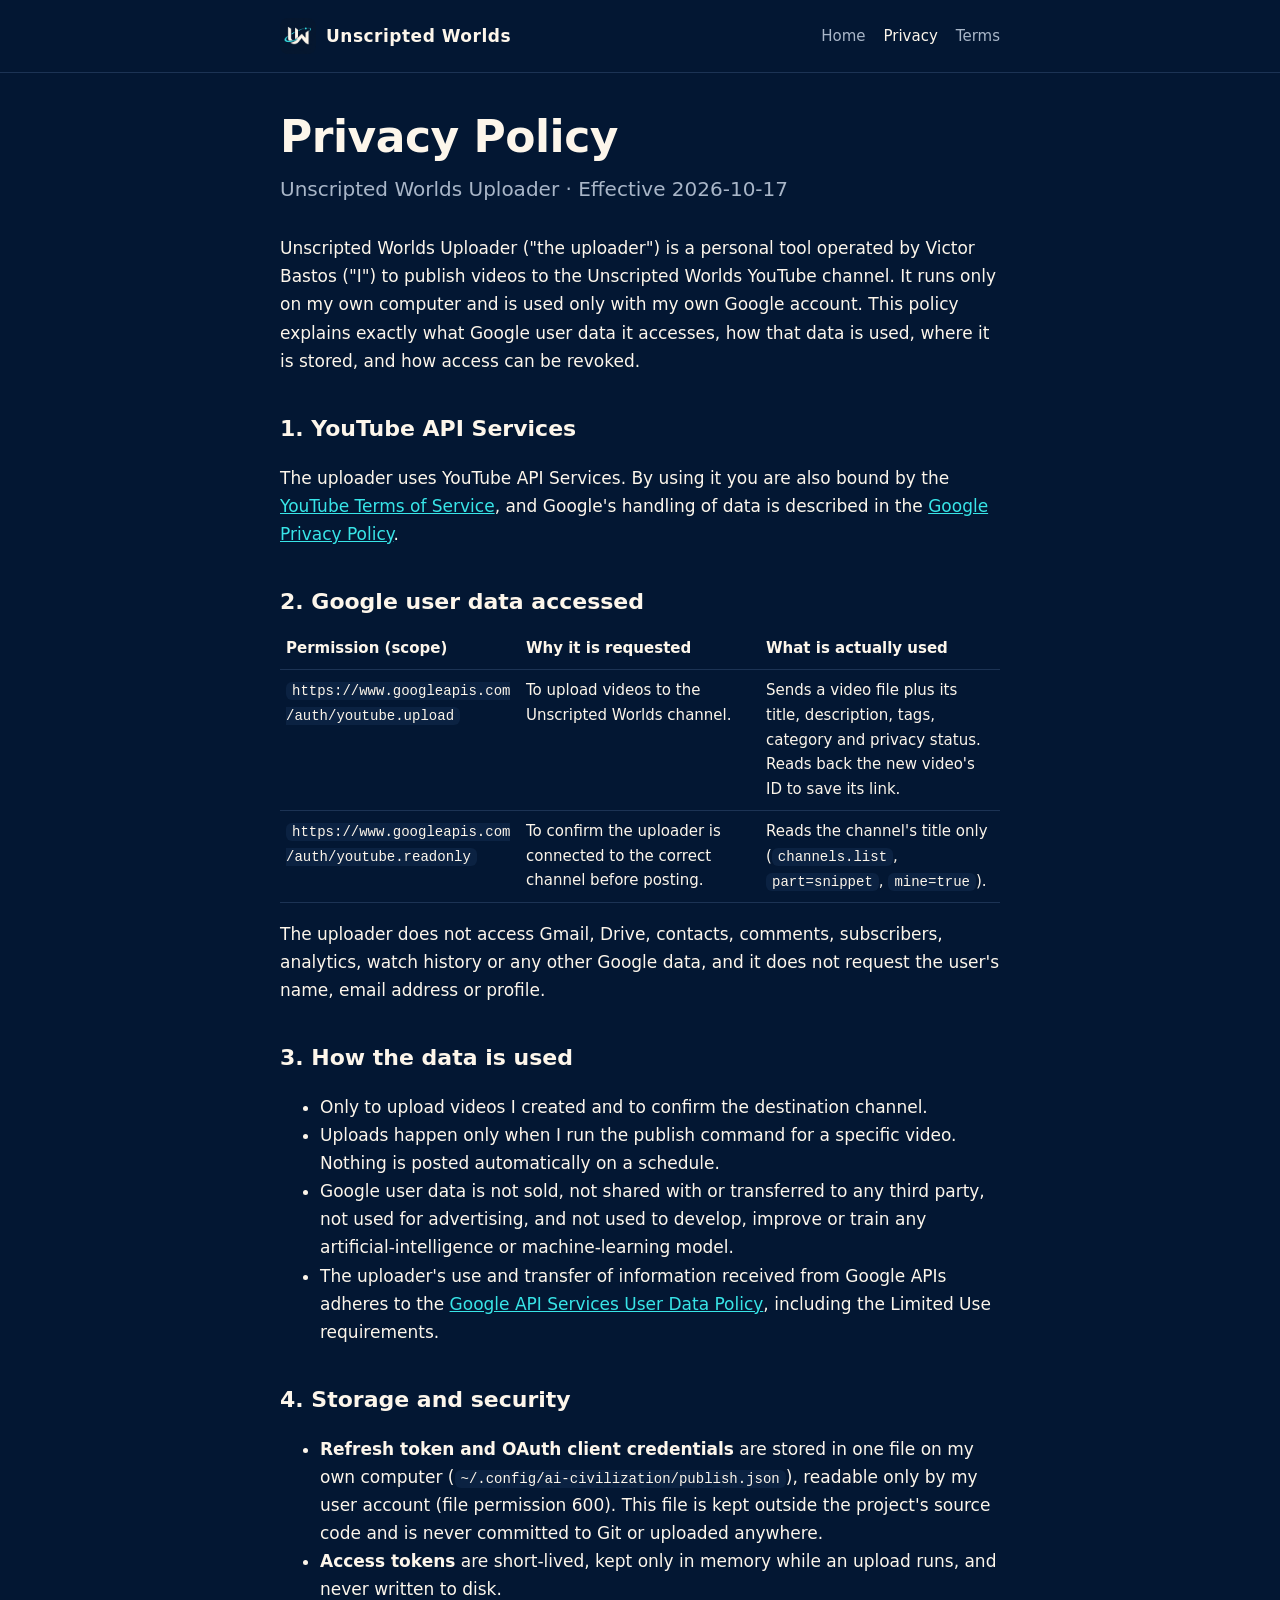
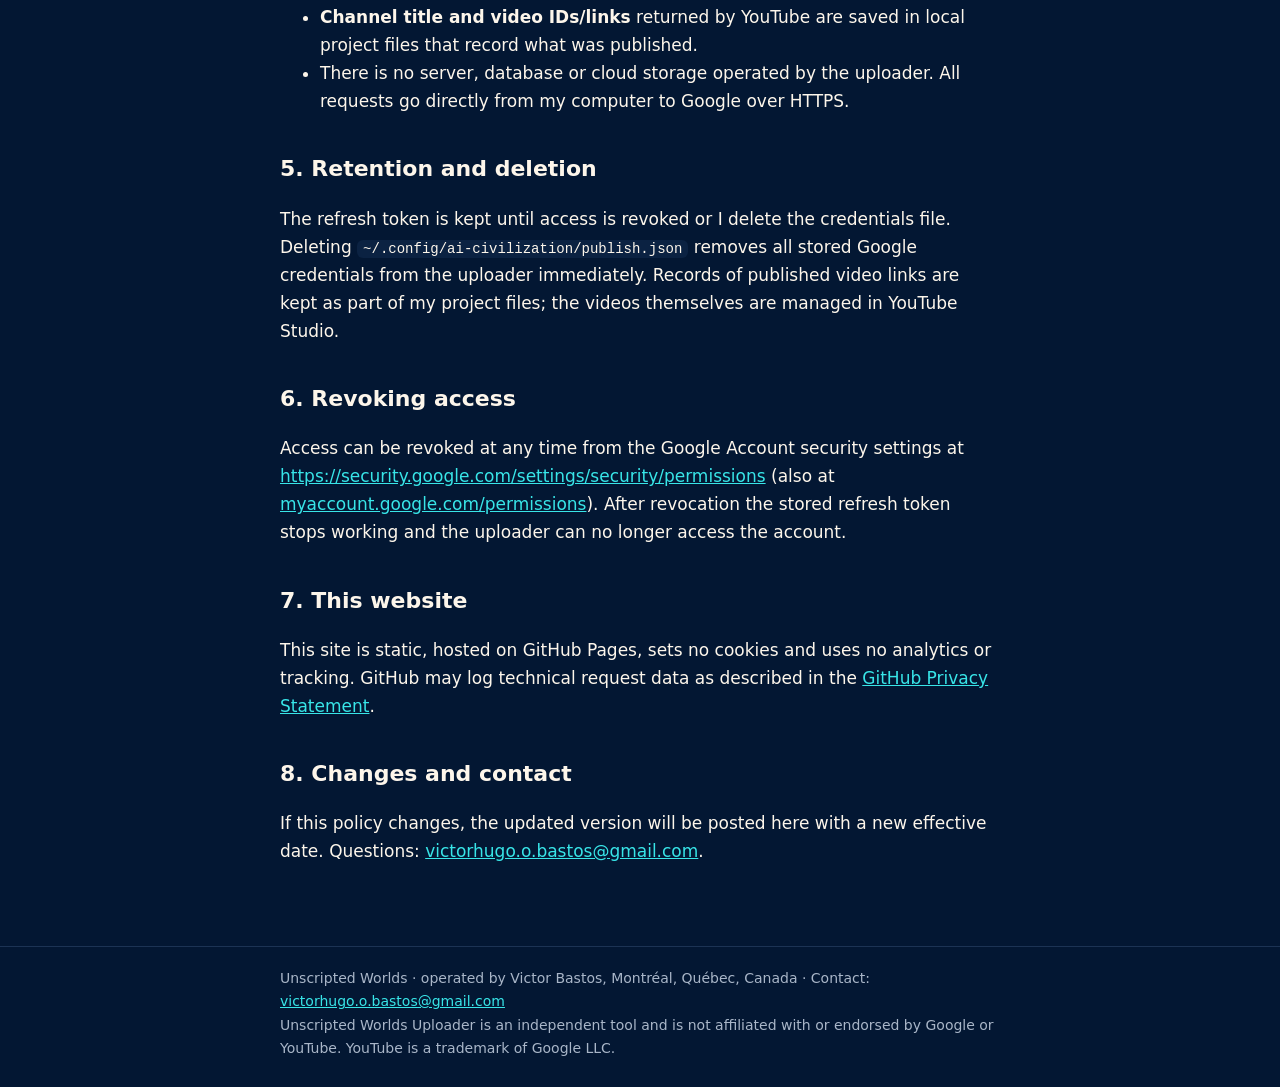
==== privacy.html @ 2a6cd31f "Update Unscripted Worlds Uploader site" ====
<!doctype html>
<html lang="en">
<head>
<meta charset="utf-8"><meta name="viewport" content="width=device-width, initial-scale=1">
<title>Privacy Policy · Unscripted Worlds Uploader</title>
<meta name="description" content="How Unscripted Worlds Uploader accesses, uses, stores and lets you revoke Google user data.">
<link rel="icon" href="/favicon.png" type="image/png"><link rel="apple-touch-icon" href="/apple-touch-icon.png"><meta name="theme-color" content="#031733"><link rel="stylesheet" href="/style.css">
</head>
<body>
<header><div class="wrap"><a class="mark" href="/"><img src="/logo-192.png" alt="" width="36" height="36">Unscripted Worlds</a>
<nav><a href="/">Home</a><a href="/privacy.html" aria-current="page">Privacy</a><a href="/terms.html">Terms</a></nav></div></header>
<main><div class="wrap">
<h1>Privacy Policy</h1>
<p class="lede">Unscripted Worlds Uploader · Effective 2026-10-17</p>

<p>Unscripted Worlds Uploader ("the uploader") is a personal tool operated by Victor Bastos ("I") to publish videos to the Unscripted Worlds YouTube channel.
It runs only on my own computer and is used only with my own Google account. This policy explains exactly what Google user data it
accesses, how that data is used, where it is stored, and how access can be revoked.</p>

<h2>1. YouTube API Services</h2>
<p>The uploader uses YouTube API Services. By using it you are also bound by the <a href="https://www.youtube.com/t/terms">YouTube Terms of Service</a>,
and Google's handling of data is described in the <a href="https://policies.google.com/privacy">Google Privacy Policy</a>.</p>

<h2>2. Google user data accessed</h2>
<table>
<tr><th>Permission (scope)</th><th>Why it is requested</th><th>What is actually used</th></tr>
<tr><td><code>https://www.googleapis.com/auth/youtube.upload</code></td><td>To upload videos to the Unscripted Worlds channel.</td><td>Sends a video file plus its title, description, tags, category and privacy status. Reads back the new video's ID to save its link.</td></tr>
<tr><td><code>https://www.googleapis.com/auth/youtube.readonly</code></td><td>To confirm the uploader is connected to the correct channel before posting.</td><td>Reads the channel's title only (<code>channels.list</code>, <code>part=snippet</code>, <code>mine=true</code>).</td></tr>
</table>
<p>The uploader does not access Gmail, Drive, contacts, comments, subscribers, analytics, watch history or any other Google data, and it
does not request the user's name, email address or profile.</p>

<h2>3. How the data is used</h2>
<ul>
<li>Only to upload videos I created and to confirm the destination channel.</li>
<li>Uploads happen only when I run the publish command for a specific video. Nothing is posted automatically on a schedule.</li>
<li>Google user data is not sold, not shared with or transferred to any third party, not used for advertising, and not used to develop, improve or train any artificial-intelligence or machine-learning model.</li>
<li>The uploader's use and transfer of information received from Google APIs adheres to the <a href="https://developers.google.com/terms/api-services-user-data-policy">Google API Services User Data Policy</a>, including the Limited Use requirements.</li>
</ul>

<h2>4. Storage and security</h2>
<ul>
<li><strong>Refresh token and OAuth client credentials</strong> are stored in one file on my own computer
(<code>~/.config/ai-civilization/publish.json</code>), readable only by my user account (file permission 600). This file is kept outside the
project's source code and is never committed to Git or uploaded anywhere.</li>
<li><strong>Access tokens</strong> are short-lived, kept only in memory while an upload runs, and never written to disk.</li>
<li><strong>Channel title and video IDs/links</strong> returned by YouTube are saved in local project files that record what was published.</li>
<li>There is no server, database or cloud storage operated by the uploader. All requests go directly from my computer to Google over HTTPS.</li>
</ul>

<h2>5. Retention and deletion</h2>
<p>The refresh token is kept until access is revoked or I delete the credentials file. Deleting
<code>~/.config/ai-civilization/publish.json</code> removes all stored Google credentials from the uploader immediately. Records of
published video links are kept as part of my project files; the videos themselves are managed in YouTube Studio.</p>

<h2>6. Revoking access</h2>
<p>Access can be revoked at any time from the Google Account security settings at
<a href="https://security.google.com/settings/security/permissions">https://security.google.com/settings/security/permissions</a>
(also at <a href="https://myaccount.google.com/permissions">myaccount.google.com/permissions</a>). After revocation the stored refresh token
stops working and the uploader can no longer access the account.</p>

<h2>7. This website</h2>
<p>This site is static, hosted on GitHub Pages, sets no cookies and uses no analytics or tracking. GitHub may log technical request data as
described in the <a href="https://docs.github.com/en/site-policy/privacy-policies/github-general-privacy-statement">GitHub Privacy Statement</a>.</p>

<h2>8. Changes and contact</h2>
<p>If this policy changes, the updated version will be posted here with a new effective date. Questions: <a href="mailto:victorhugo.o.bastos@gmail.com">victorhugo.o.bastos@gmail.com</a>.</p>

</div></main>
<footer><div class="wrap">Unscripted Worlds · operated by Victor Bastos, Montréal, Québec, Canada · Contact: <a href="mailto:victorhugo.o.bastos@gmail.com">victorhugo.o.bastos@gmail.com</a><br>
Unscripted Worlds Uploader is an independent tool and is not affiliated with or endorsed by Google or YouTube. YouTube is a trademark of Google LLC.</div></footer>
</body>
</html>
---- style.css ----
:root { color-scheme: dark; --ink:#031733; --ink2:#0b2242; --paper:#fdf6eb; --muted:#a9b6c8; --gold:#38e5e8; --accent:#8ff4f6; --line:#1c3354; }
* { box-sizing: border-box; }
html, body { margin: 0; background: var(--ink); color: var(--paper); font: 17px/1.65 Inter, system-ui, -apple-system, "Segoe UI", sans-serif; }
a { color: var(--gold); overflow-wrap: anywhere; } a:hover { color: var(--accent); }
.wrap { max-width: 760px; margin: 0 auto; padding: 0 20px; }
header { border-bottom: 1px solid var(--line); }
header .wrap { display: flex; align-items: center; gap: 14px; padding-top: 18px; padding-bottom: 18px; flex-wrap: wrap; }
.mark { display: flex; align-items: center; gap: 10px; text-decoration: none; color: var(--paper); font-weight: 800; letter-spacing: .5px; }
.mark img { width: 36px; height: 36px; }
nav { margin-left: auto; display: flex; gap: 18px; font-size: 15px; }
nav a { color: var(--muted); text-decoration: none; } nav a:hover, nav a[aria-current] { color: var(--paper); }
main { padding: 40px 0 64px; }
h1 { font-size: clamp(30px, 6vw, 44px); line-height: 1.1; margin: 0 0 12px; letter-spacing: -.5px; }
h2 { font-size: 22px; margin: 36px 0 8px; }
.lede { font-size: 20px; color: var(--muted); margin: 0 0 28px; }
.card { background: var(--ink2); border: 1px solid var(--line); border-radius: 14px; padding: 18px 20px; margin: 16px 0; }
.pill { display: inline-block; font-size: 13px; font-weight: 700; background: #38e5e8; color: #05172f; padding: 3px 10px; border-radius: 999px; }
table { width: 100%; table-layout: fixed; border-collapse: collapse; font-size: 15px; } td, th { text-align: left; padding: 8px 6px; border-bottom: 1px solid var(--line); vertical-align: top; }
footer { border-top: 1px solid var(--line); color: var(--muted); font-size: 14px; } footer .wrap { padding-top: 20px; padding-bottom: 28px; }
code { overflow-wrap: anywhere; word-break: break-word; font-size: 14px; background: var(--ink2); padding: 1px 6px; border-radius: 6px; }
.hero-logo { width: 100%; max-width: 520px; height: auto; display: block; margin: 0 0 18px; }
.mark img { border-radius: 8px; }
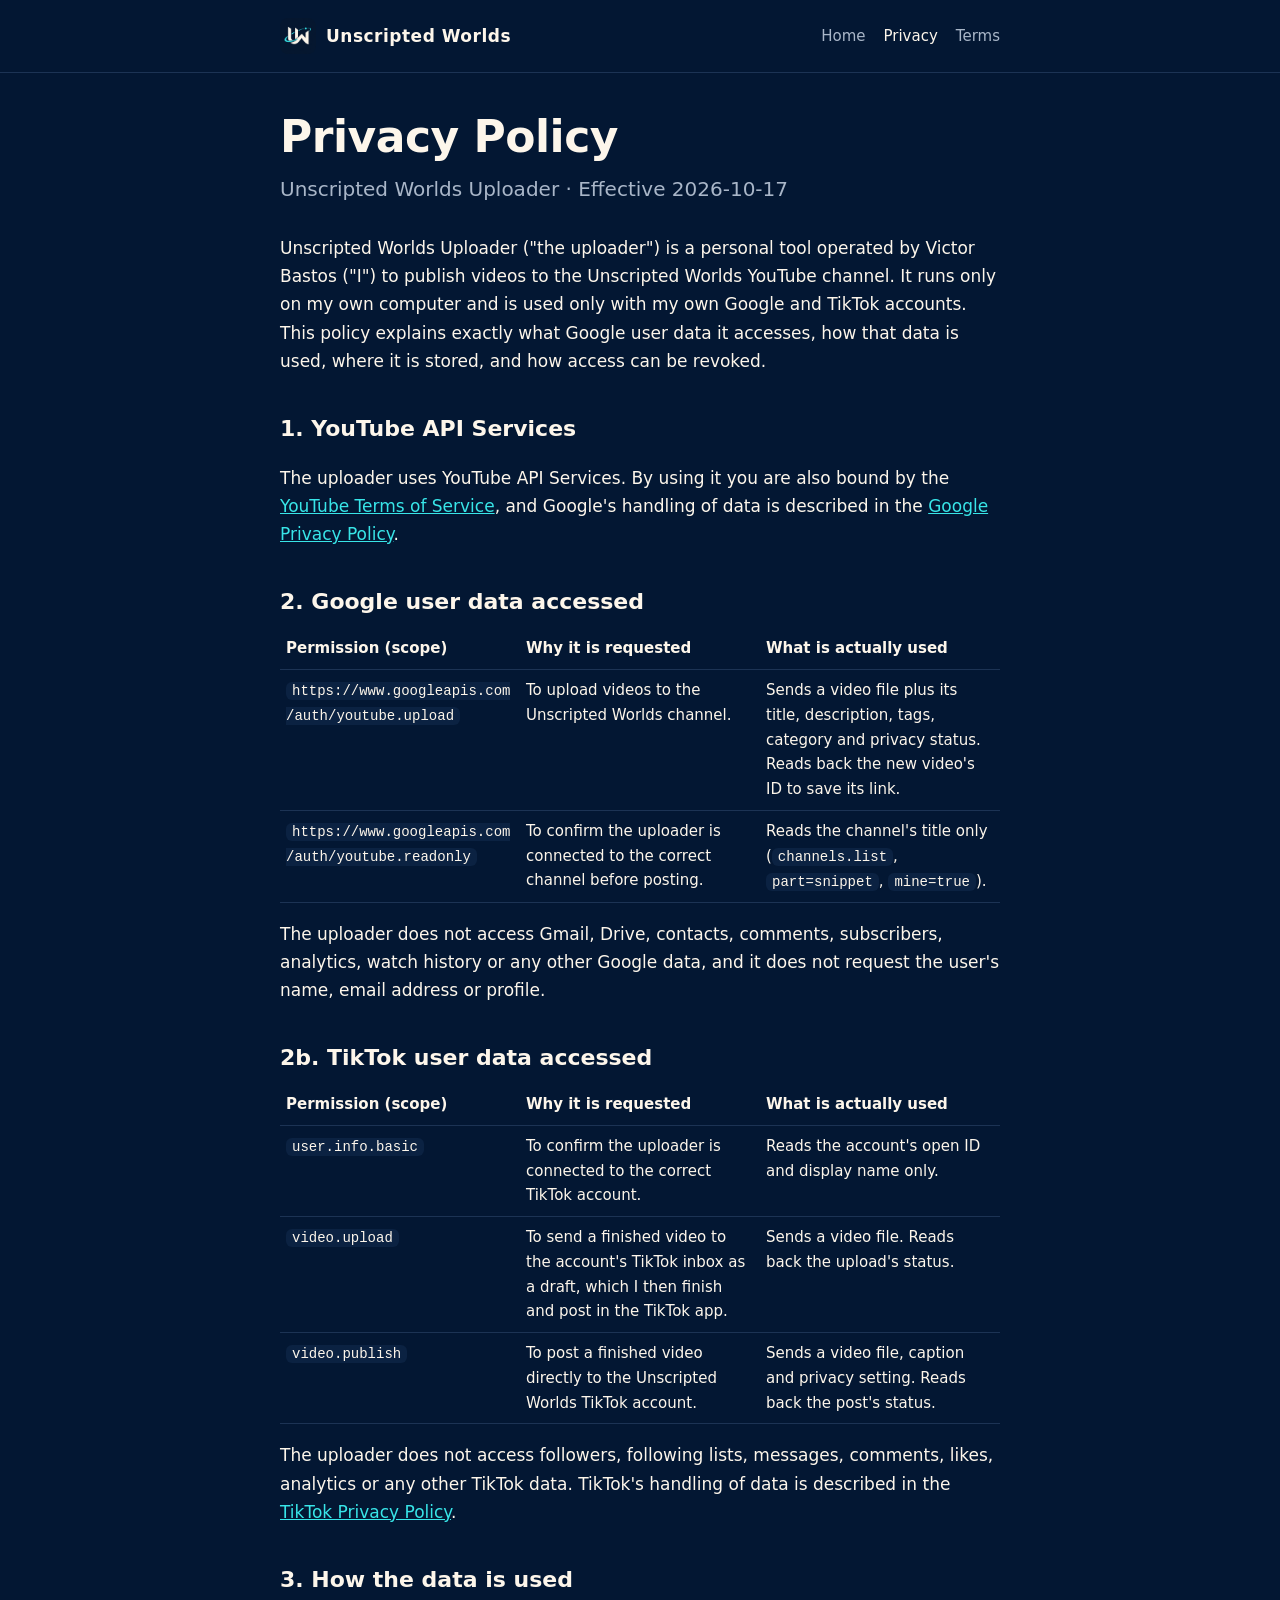
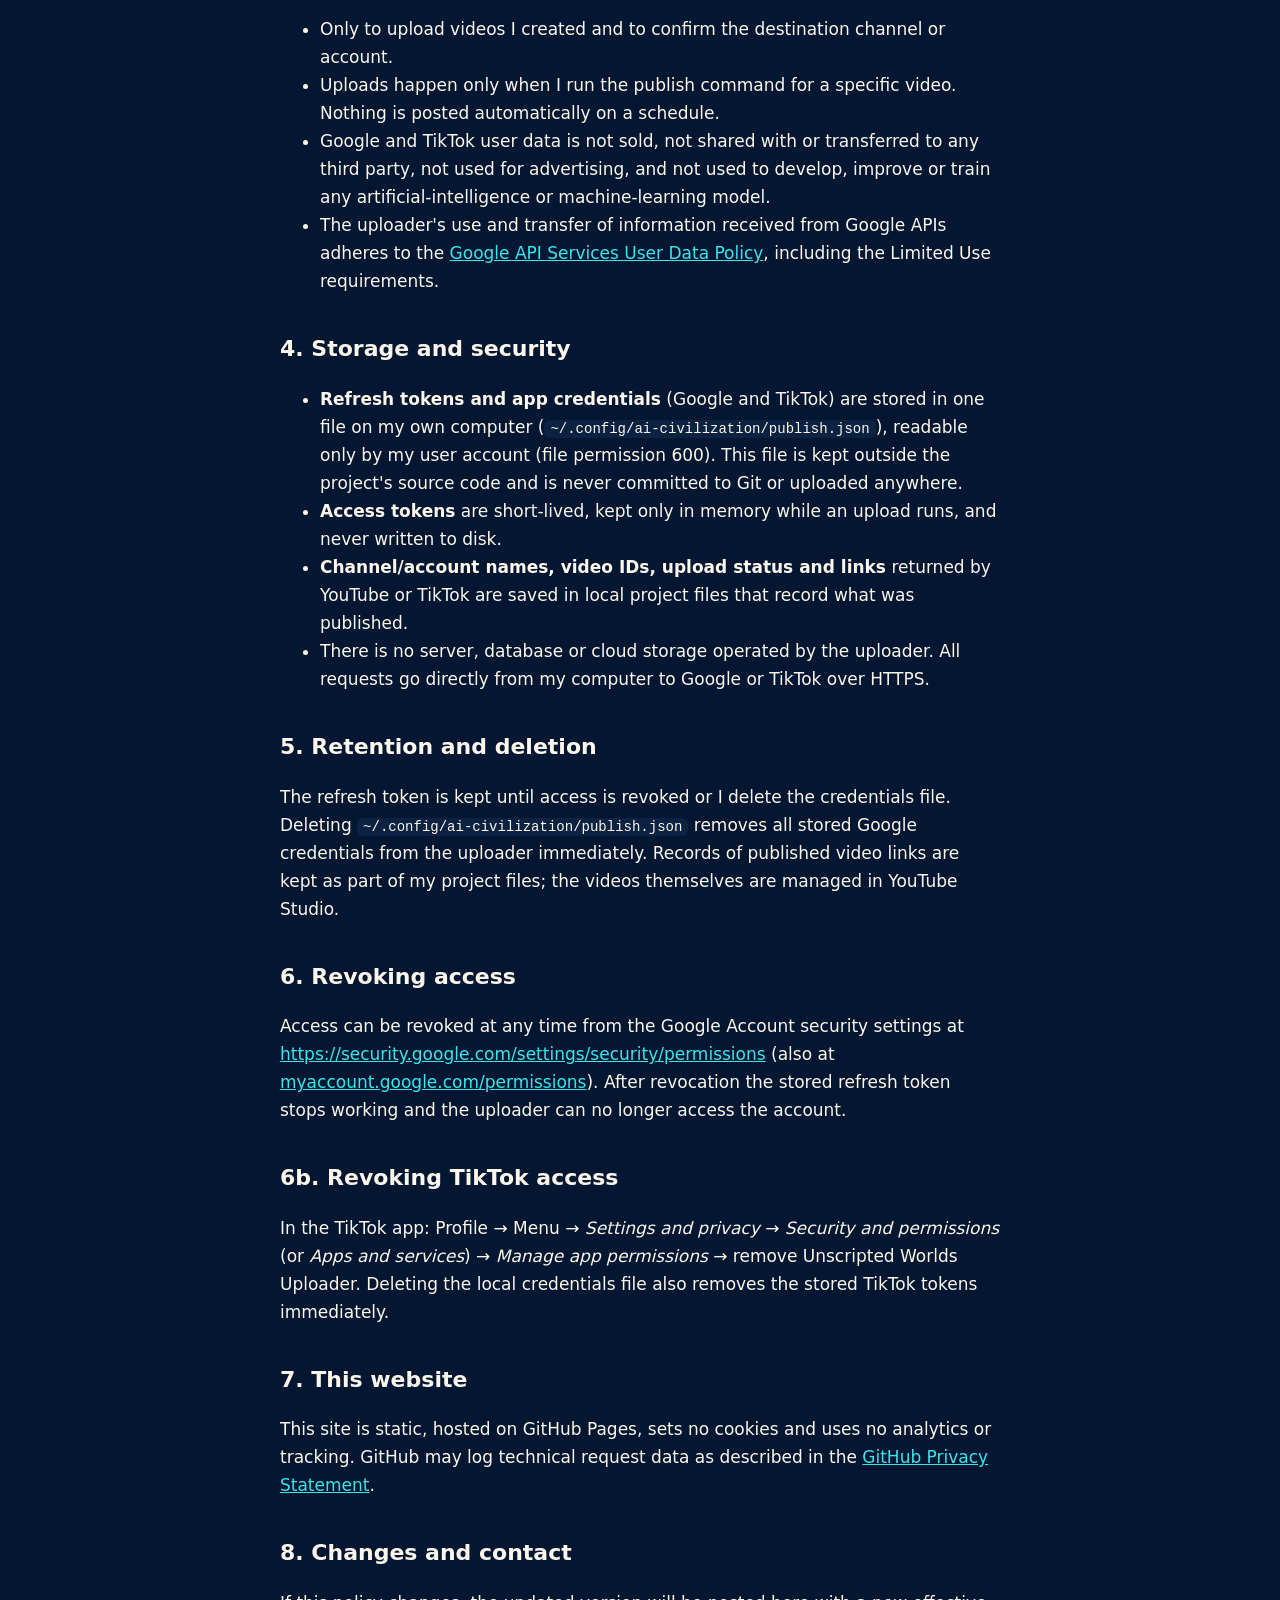
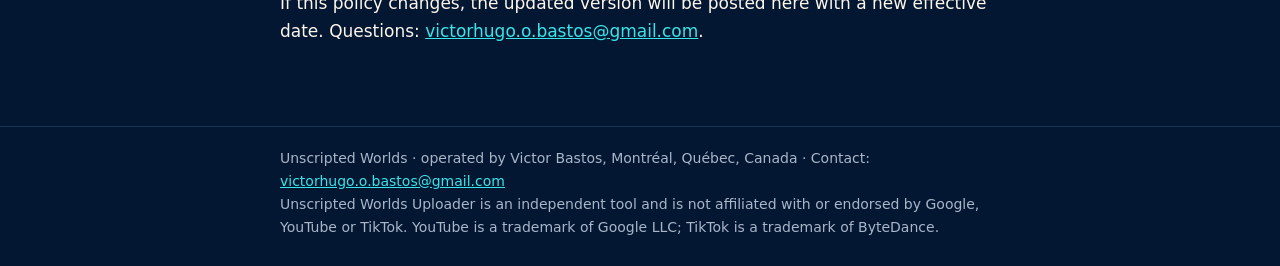
==== commit be34d05c: "Update Unscripted Worlds Uploader site" ====
--- a/privacy.html
+++ b/privacy.html
@@ -14,7 +14,7 @@
 <p class="lede">Unscripted Worlds Uploader · Effective 2026-10-17</p>
 
 <p>Unscripted Worlds Uploader ("the uploader") is a personal tool operated by Victor Bastos ("I") to publish videos to the Unscripted Worlds YouTube channel.
-It runs only on my own computer and is used only with my own Google account. This policy explains exactly what Google user data it
+It runs only on my own computer and is used only with my own Google and TikTok accounts. This policy explains exactly what Google user data it
 accesses, how that data is used, where it is stored, and how access can be revoked.</p>
 
 <h2>1. YouTube API Services</h2>
@@ -30,22 +30,32 @@
 <p>The uploader does not access Gmail, Drive, contacts, comments, subscribers, analytics, watch history or any other Google data, and it
 does not request the user's name, email address or profile.</p>
 
+<h2>2b. TikTok user data accessed</h2>
+<table>
+<tr><th>Permission (scope)</th><th>Why it is requested</th><th>What is actually used</th></tr>
+<tr><td><code>user.info.basic</code></td><td>To confirm the uploader is connected to the correct TikTok account.</td><td>Reads the account's open ID and display name only.</td></tr>
+<tr><td><code>video.upload</code></td><td>To send a finished video to the account's TikTok inbox as a draft, which I then finish and post in the TikTok app.</td><td>Sends a video file. Reads back the upload's status.</td></tr>
+<tr><td><code>video.publish</code></td><td>To post a finished video directly to the Unscripted Worlds TikTok account.</td><td>Sends a video file, caption and privacy setting. Reads back the post's status.</td></tr>
+</table>
+<p>The uploader does not access followers, following lists, messages, comments, likes, analytics or any other TikTok data.
+TikTok's handling of data is described in the <a href="https://www.tiktok.com/legal/privacy-policy">TikTok Privacy Policy</a>.</p>
+
 <h2>3. How the data is used</h2>
 <ul>
-<li>Only to upload videos I created and to confirm the destination channel.</li>
+<li>Only to upload videos I created and to confirm the destination channel or account.</li>
 <li>Uploads happen only when I run the publish command for a specific video. Nothing is posted automatically on a schedule.</li>
-<li>Google user data is not sold, not shared with or transferred to any third party, not used for advertising, and not used to develop, improve or train any artificial-intelligence or machine-learning model.</li>
+<li>Google and TikTok user data is not sold, not shared with or transferred to any third party, not used for advertising, and not used to develop, improve or train any artificial-intelligence or machine-learning model.</li>
 <li>The uploader's use and transfer of information received from Google APIs adheres to the <a href="https://developers.google.com/terms/api-services-user-data-policy">Google API Services User Data Policy</a>, including the Limited Use requirements.</li>
 </ul>
 
 <h2>4. Storage and security</h2>
 <ul>
-<li><strong>Refresh token and OAuth client credentials</strong> are stored in one file on my own computer
+<li><strong>Refresh tokens and app credentials</strong> (Google and TikTok) are stored in one file on my own computer
 (<code>~/.config/ai-civilization/publish.json</code>), readable only by my user account (file permission 600). This file is kept outside the
 project's source code and is never committed to Git or uploaded anywhere.</li>
 <li><strong>Access tokens</strong> are short-lived, kept only in memory while an upload runs, and never written to disk.</li>
-<li><strong>Channel title and video IDs/links</strong> returned by YouTube are saved in local project files that record what was published.</li>
-<li>There is no server, database or cloud storage operated by the uploader. All requests go directly from my computer to Google over HTTPS.</li>
+<li><strong>Channel/account names, video IDs, upload status and links</strong> returned by YouTube or TikTok are saved in local project files that record what was published.</li>
+<li>There is no server, database or cloud storage operated by the uploader. All requests go directly from my computer to Google or TikTok over HTTPS.</li>
 </ul>
 
 <h2>5. Retention and deletion</h2>
@@ -59,6 +69,10 @@
 (also at <a href="https://myaccount.google.com/permissions">myaccount.google.com/permissions</a>). After revocation the stored refresh token
 stops working and the uploader can no longer access the account.</p>
 
+<h2>6b. Revoking TikTok access</h2>
+<p>In the TikTok app: Profile → Menu → <em>Settings and privacy</em> → <em>Security and permissions</em> (or <em>Apps and services</em>) →
+<em>Manage app permissions</em> → remove Unscripted Worlds Uploader. Deleting the local credentials file also removes the stored TikTok tokens immediately.</p>
+
 <h2>7. This website</h2>
 <p>This site is static, hosted on GitHub Pages, sets no cookies and uses no analytics or tracking. GitHub may log technical request data as
 described in the <a href="https://docs.github.com/en/site-policy/privacy-policies/github-general-privacy-statement">GitHub Privacy Statement</a>.</p>
@@ -68,6 +82,6 @@
 
 </div></main>
 <footer><div class="wrap">Unscripted Worlds · operated by Victor Bastos, Montréal, Québec, Canada · Contact: <a href="mailto:victorhugo.o.bastos@gmail.com">victorhugo.o.bastos@gmail.com</a><br>
-Unscripted Worlds Uploader is an independent tool and is not affiliated with or endorsed by Google or YouTube. YouTube is a trademark of Google LLC.</div></footer>
+Unscripted Worlds Uploader is an independent tool and is not affiliated with or endorsed by Google, YouTube or TikTok. YouTube is a trademark of Google LLC; TikTok is a trademark of ByteDance.</div></footer>
 </body>
 </html>
